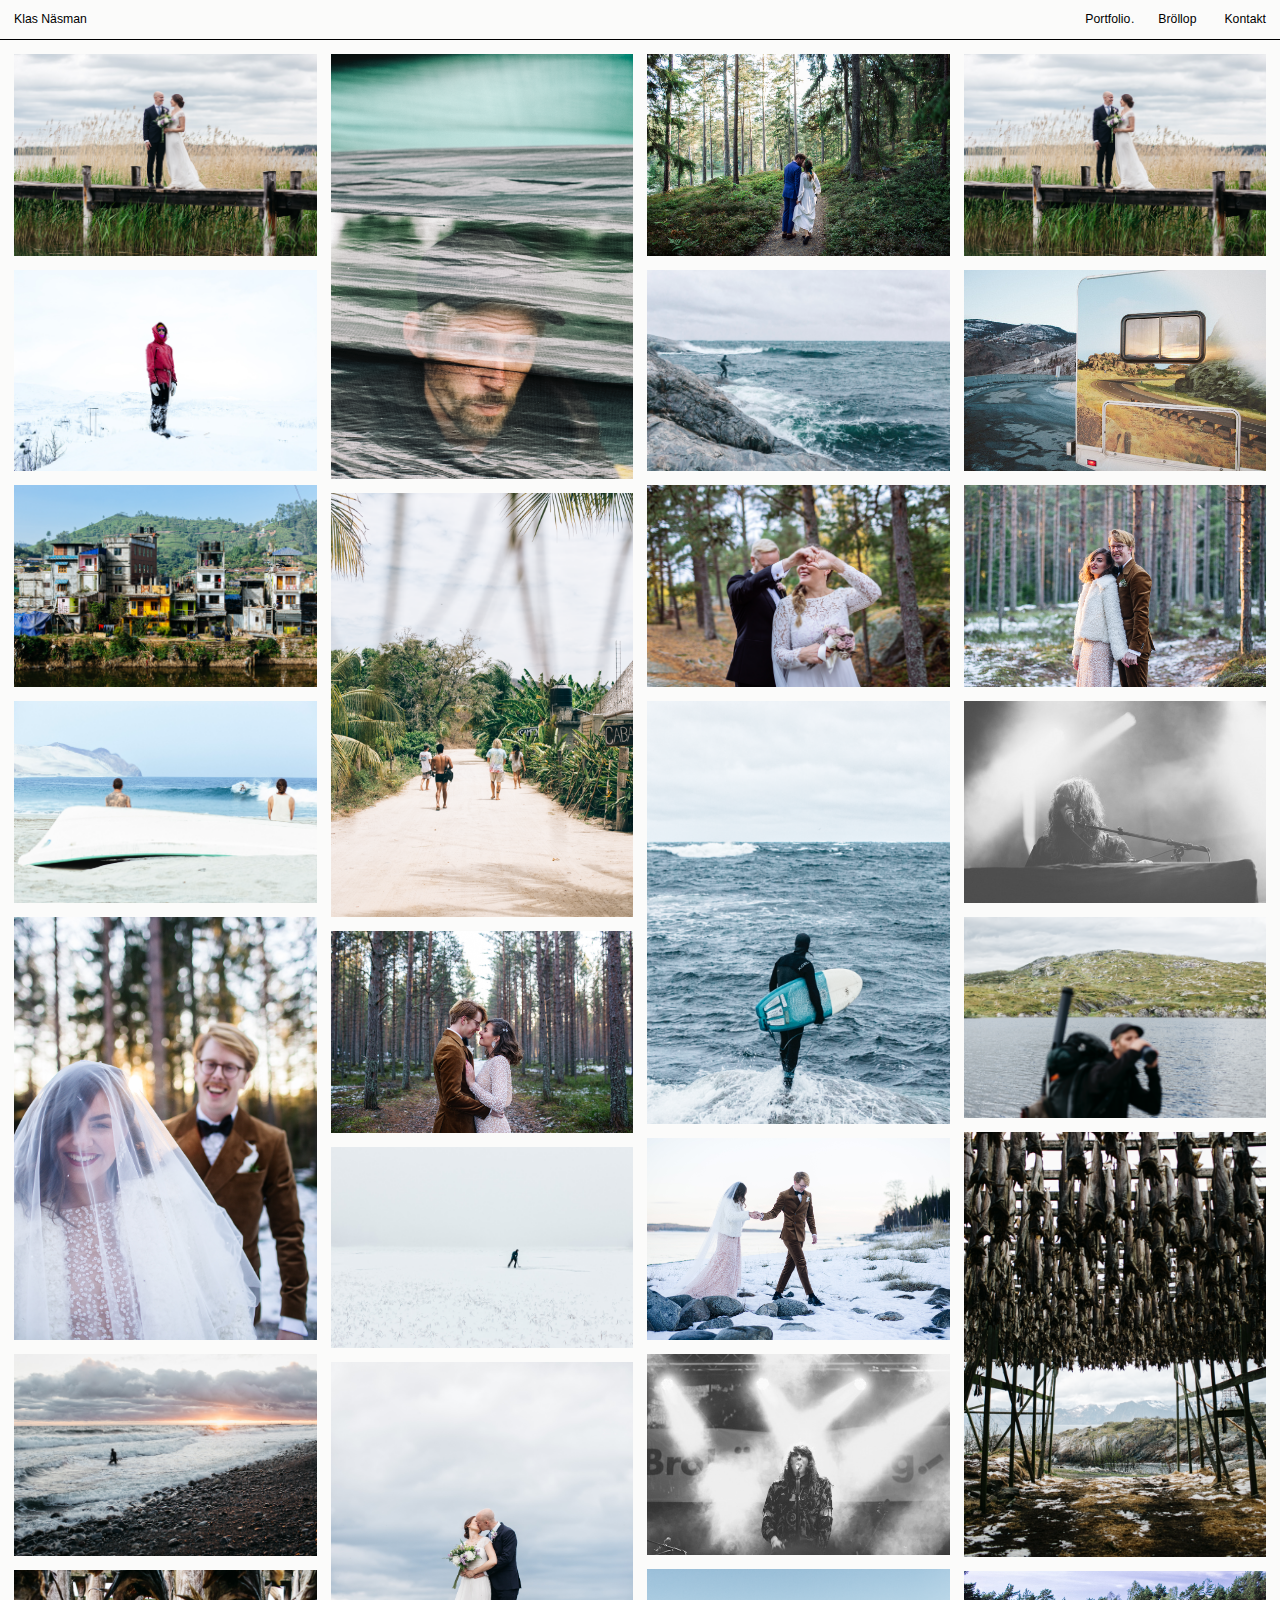
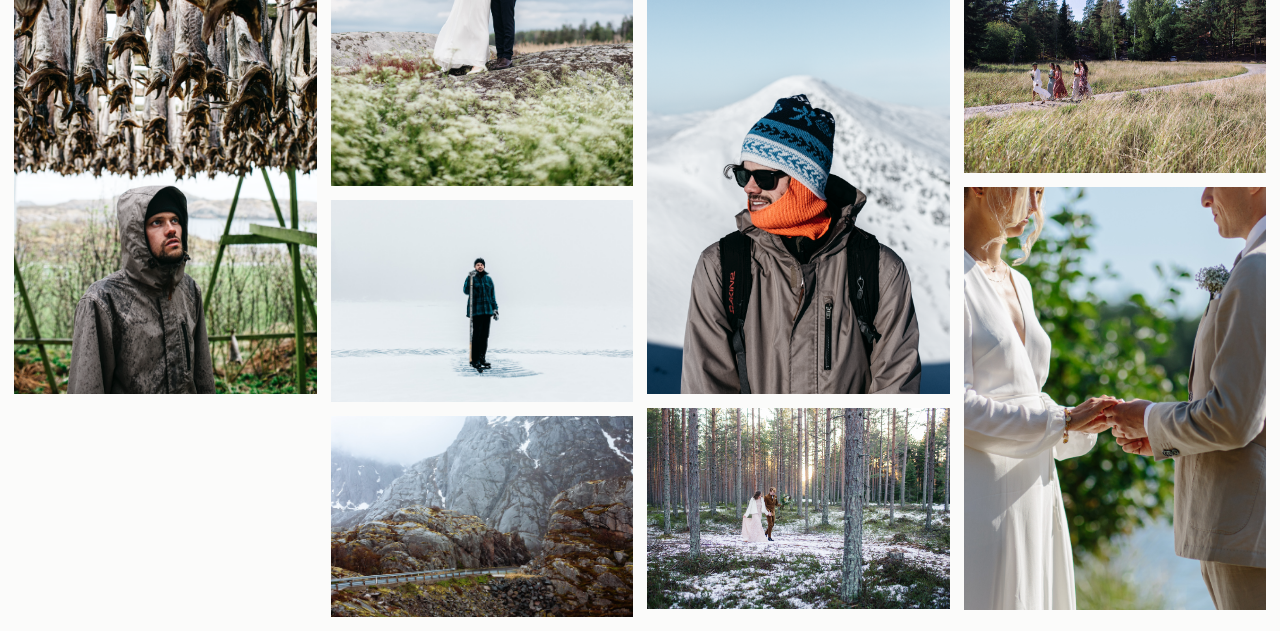
==== index.html @ d4769037 "root path" ====
<!DOCTYPE html>
<html lang="en">

<head>
  <meta charset="UTF-8">
  <meta http-equiv="X-UA-Compatible" content="IE=edge">
  <meta name="viewport" content="width=device-width, initial-scale=1.0">
  <title>Klas Näsman</title>
  <link rel='stylesheet' href='/css/style.css'>
  <link rel='stylesheet' href='/css/reset.css'>
  <link rel='stylesheet' href='/css/font.css'>
</head>

<body>

  <header>
    <nav>
      <h3><a href="/">Klas Näsman</a></h3>
      <ul>
        <li class="active"><a href="/">Portfolio</a></li>
        <li><a href="/wedding">Bröllop</a></li>
        <li><a href="/contact">Kontakt</a></li>
      </ul>
    </nav>
  </header>

  <div class="row">
    <div class="column">
      <img class="lazy-load" data-src="wedding/emma-jonas/img/thumb.jpg">
      <img class="lazy-load" data-src="/img/gudmar.1280.jpg">
      <img class="lazy-load" data-src="/img/indien.jpg">
      <img class="lazy-load" data-src="/img/mexiko.png">
      <img class="lazy-load" data-src="/img/lisaalex.jpg">
      <img class="lazy-load" data-src="/img/toro.1280.jpg">
      <img class="lazy-load" data-src="/img/anders3.1280.png">
    </div>

    <div class="column">
      <img class="lazy-load" data-src="/img/per2.1280.png">
      <img class="lazy-load" data-src="/img/mexiko2.png">
      <img class="lazy-load" data-src="/img/lisaalex2.jpg">
      <img class="lazy-load" data-src="/img/anders2.1280.jpg">
      <img class="lazy-load" data-src="/img/emmajonas.jpg">
      <img class="lazy-load" data-src="/img/anders.1280.jpg">
      <img class="lazy-load" data-src="/img/lofoten2.jpg">
    </div>

    <div class="column">
      <img class="lazy-load" data-src="wedding/anna-mathias/img/thumb.jpg">
      <img class="lazy-load" data-src="/img/smitingen.1280.png">
      <img class="lazy-load" data-src="/img/agnespeter.jpg">
      <img class="lazy-load" data-src="/img/smitingen2.1280.png">
      <img class="lazy-load" data-src="/img/lisaalex4.jpg">
      <img class="lazy-load" data-src="/img/sibille.jpg">
      <img class="lazy-load" data-src="/img/anders4.1280.png">
      <img class="lazy-load" data-src="/img/lisaalex3.jpg">
    </div>

    <div class="column">
      <img class="lazy-load" data-src="/img/emmajonas3.jpg">
      <img class="lazy-load" data-src="/img/husbil.jpeg">
      <img class="lazy-load" data-src="/img/lisaalex5.jpg">
      <img class="lazy-load" data-src="/img/sibille2.jpg">
      <img class="lazy-load" data-src="/img/per.1280.png">
      <img class="lazy-load" data-src="/img/lofoten.png">
      <img class="lazy-load" data-src="/img/annamathias.jpg">
      <img class="lazy-load" data-src="/img/lindatheo.jpg">
    </div>

  </div>
  <div id="mobile-menu-content">
    <div>
      <ul>
        <li><a href="/">Portfolio</a></li>
        <li><a href="/wedding/">Bröllop</a></li>
        <li><a href="/contact/">Kontakt</a></li>
      </ul>
    </div>
  </div>

  <script src="/js/main.js"></script>
</body>
---- css/style.css ----
:root {
  --color-body: #fbfbfa;

  --ff-body: 'Brown', 'Untitled Serif', 'Verdana', sans-serif;
  --ff-nav: "Apercu";
  --ff-heading: "Apercu";

  --fw-regular: 300;
  --fw-semi-bold: 400;
  --fw-bold: 500;

  --fs-300: 0.875rem;
  --fs-400: 1rem;
  --fs-500: 1.5rem;
  --fs-600: 2.5rem;

  --padding: 1rem;
  --padding-title: 0.2rem 0rem 0rem 0rem;
  --padding-contact: 1rem 1rem 0rem 1rem;


  --header-height: 40px;
  --mobile-menu-width: 3rem;

}

/* TEXT ETC */
* {
  font-family: var(--ff-body);
  font-weight: var(--fw-semi-bold);
  font-size: var(--fs-300);
}

body {
  background-color: var(--color-body);
}

a {
  color: black;
  text-decoration: none;
}

h1 {
  font-family: var(--ff-heading);
  font-size: var(--fs-500);
}

h2 {
  font-family: var(--ff-body);
  font-size: var(--fs-300);
  font-weight: var(--fw-regular);
}

.outline:hover {
  outline: 1px solid;
}

.lazy-load {
  opacity: 0;
  transition: 1s;
  transform: translateY(1%);
}

.lazy-load-active {
  opacity: 1;
  transform: translateY(0);
}

header {
  background-color: var(--color-body);
  position: sticky;
  width: 100%;
  top: 0;
  z-index: 3;
}

nav {
  display: flex;
  align-items: center;
  position: sticky;
  justify-content: space-between;
  padding: 0rem 1rem;
  height: var(--header-height);
  border-bottom: 1px solid;
  z-index: 2;
}

nav ul {
  display: flex;
  gap: 2rem;
  list-style: none;
}

nav h3 a,
nav ul li a {
  display: block;
  text-decoration: none;
  color: var(--light);
}

main {
  padding: 2rem;
  text-align: center;
}

@media screen and (min-width: 900px) {

  /* DOT IN MENU */
  ul li {
    display: inline-block;
    position: relative;
    cursor: pointer;
  }

  li:hover:before {
    content: ".";
    position: absolute;
    top: 0px;
    right: -4px;
  }

  li.active::before {
    content: ".";
    position: absolute;
    top: 0px;
    right: -4px;
  }
}

/*** Mobile Menu Button */

#mobile-menu {
  z-index: 3;
  cursor: pointer;
}

#mobile-menu span {
  position: absolute;
  width: 50%;
  height: 2px;
  left: 10%;
  top: 50%;
  background-color: black;
  transition: all 0.2s ease-in-out;
}

/* #mobile-menu span:first-of-type {
  top: 33%;
}

#mobile-menu span:last-of-type {
  top: 67%;
}

#mobile-menu.open span {
  opacity: 0;
}

#mobile-menu.open span:first-of-type,
#mobile-menu.open span:last-of-type {
  transform: rotate(45deg);
  opacity: 1;
  top: 50%;
}

#mobile-menu.open span:last-of-type {
  transform: rotate(-45deg);
} */

/** Mobile Menu Content */

#mobile-menu-content {
  width: 100%;
  height: calc(100vh - var(--header-height));
  background: var(--purple);
  position: fixed;
  top: -100vh;
  left: 0;
  z-index: 1;
  display: flex;
  align-items: flex-start;
  transition: top 0.4s ease-in-out;
}

#mobile-menu-content.open {
  top: var(--header-height);
}

#mobile-menu-content>div {
  width: 100%;
  height: calc(100vh - var(--header-height));
  display: flex;
  background-color: var(--color-body);
  flex-wrap: wrap;
  align-items: center;
}

#mobile-menu-content>div>ul {
  width: fit-content;
}

#mobile-menu-content ul li {
  display: flex;
  justify-content: center;
  flex-direction: column;
  align-items: flex-start;
}

#mobile-menu-content ul li a {
  padding: 1rem;
  font-size: var(--fs-600);
  text-decoration: none;
}

/** - Tablet Landscape und Large UI Scales */

@media (max-width: 900px) {
  header nav ul {
    display: none;
  }
}

/* ROW & COLUMNS */
.title {
  font-family: var(--ff-body);
  font-size: var(--fs-300);
  text-align: left;
}

.row {
  display: flex;
  flex-wrap: wrap;
  gap: 1rem;
  padding: var(--padding);
}

.column {
  display: flex;
  flex: 24%;
  flex-direction: column;
  gap: 1rem;
}

.column-wedding {
  display: flex;
  flex: 32%;
  flex-direction: column;
  gap: 1rem;
}

.column-couple {
  display: flex;
  flex-direction: row;
  row-gap: 1rem;
  max-width: 860px;
  margin: 0 auto;
  flex-wrap: wrap;
  justify-content: space-between;
}

/* IMAGE CLASSES IN WEDDING -> COUPLES */

img.two {
  width: calc(50% - 0.5rem);
}

img.three {
  width: calc(33.3% - 0.5rem);
}

/* TEXT IN WEDDING -> COUPLES */
.couple {
  display: flex;
  flex-direction: column;
  justify-content: center;
  padding-top: 1rem;
  text-align: center;
  position: sticky;
  top: -4px;
  margin: 0 auto;
  width: 300px;
  z-index: 3;
  transition: opacity 0.3s ease-out;
}

.couple.hide {
  opacity: 0;
}

.caption {
  display: flex;
  justify-content: center;
  text-align: center;
  margin-inline: 1rem;
}

/* CONTACT PAGE */
.image-contact {
  max-width: 180px;
}

.contact {
  display: flex;
  flex-direction: row-reverse;
  justify-content: space-between;
  padding: var(--padding);
}

/* IMAGES MEDIA Q. */
@media screen and (max-width: 900px) {
  .column-wedding {
    flex: 100%
  }
}

@media screen and (max-width: 900px) {
  .column {
    flex: 48%
  }

  .contact {
    flex-direction: column-reverse;
    flex-wrap: wrap;
    row-gap: 1rem;
  }
}

@media screen and (max-width: 576px) {
  .column {
    flex: 100%
  }
}
---- css/font.css ----
@font-face {
    font-family: 'Untitled Serif';
    src: url('https://files.cargocollective.com/c169834/UntitledSerif-Regular.eot');
    src: url('https://files.cargocollective.com/c169834/UntitledSerif-Regular.eot?#iefix') format('embedded-opentype'),
        url('https://files.cargocollective.com/c169834/UntitledSerif-Regular.woff2') format('woff2'),
        url('https://files.cargocollective.com/c169834/UntitledSerif-Regular.woff') format('woff'),
        url('https://files.cargocollective.com/c169834/UntitledSerif-Regular.ttf') format('truetype'),
        url('https://files.cargocollective.com/c169834/UntitledSerif-Regular.svg#UntitledSerif-Regular') format('svg');
    font-weight: normal;
    font-style: normal;
    font-display: swap;
}

@font-face {
  font-family: 'Brown';
  src: url('https://files.cargocollective.com/c169834/Brown-Regular.eot');
  src: url('https://files.cargocollective.com/c169834/Brown-Regular.eot?#iefix') format('embedded-opentype'),
    url('https://files.cargocollective.com/c169834/Brown-Regular.woff2') format('woff2'),
    url('https://files.cargocollective.com/c169834/Brown-Regular.woff') format('woff'),
    url('https://files.cargocollective.com/c169834/Brown-Regular.ttf') format('truetype'),
    url('https://files.cargocollective.com/c169834/Brown-Regular.svg#Brown-Regular') format('svg');
  font-weight: 400;
  font-style: normal;
  font-display: swap;
}
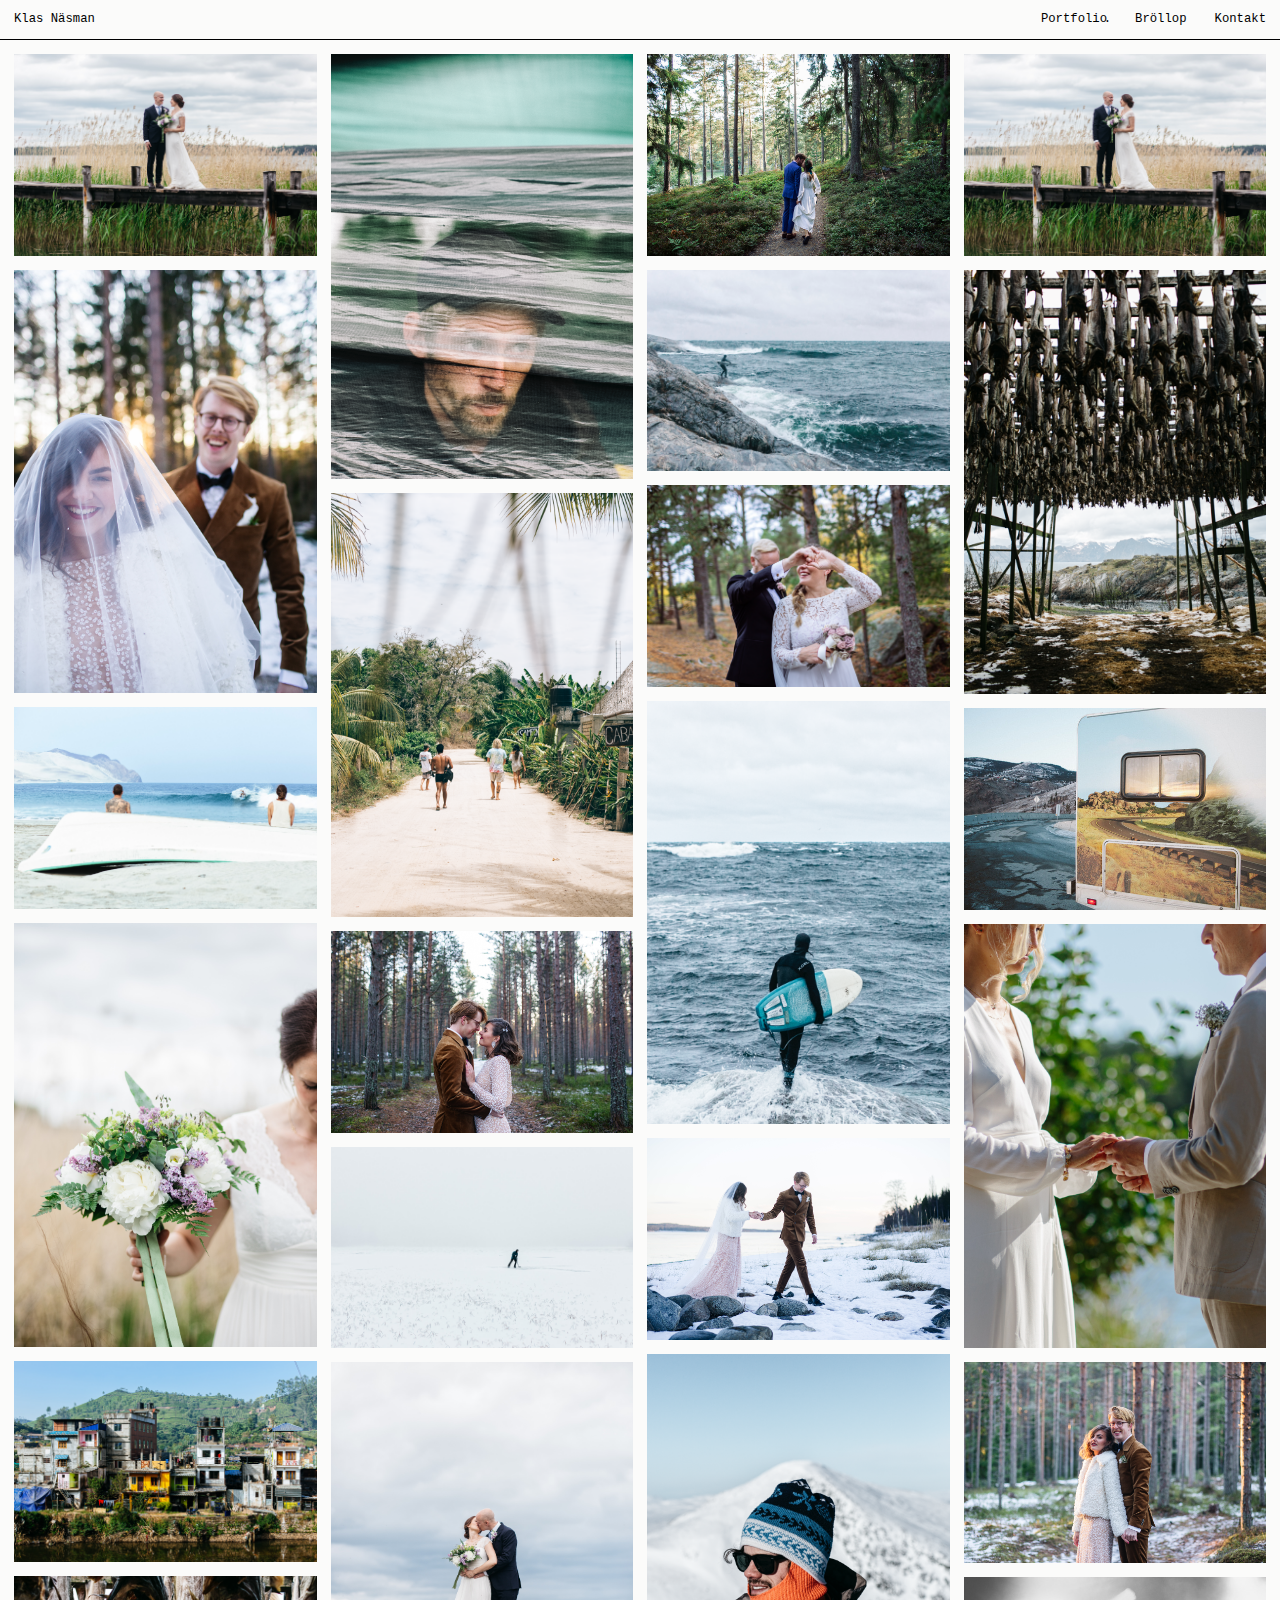
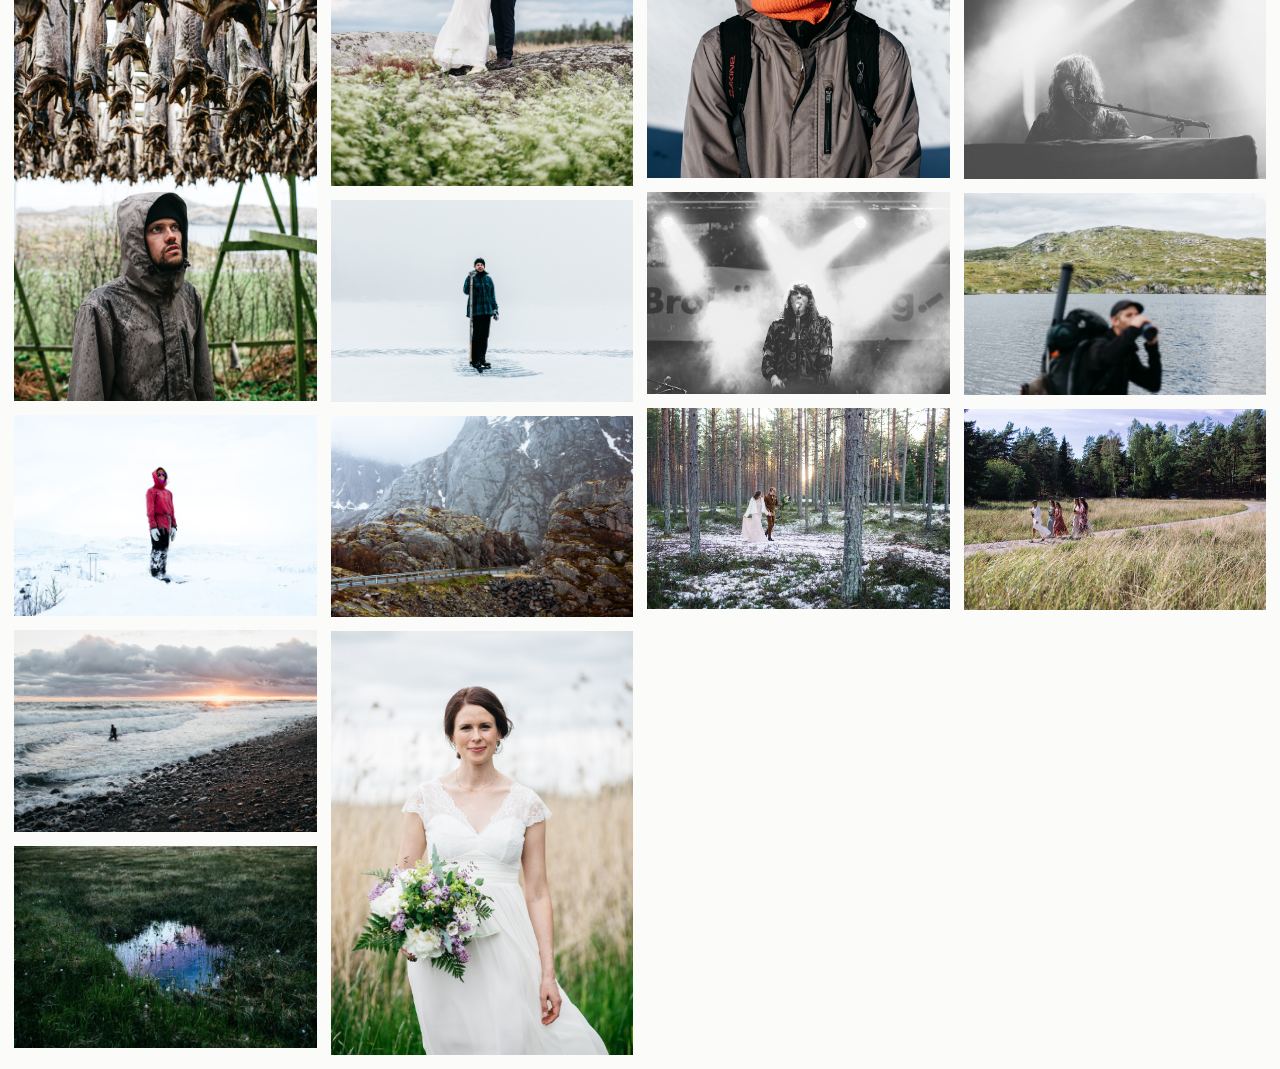
==== commit 8db85aca: "index" ====
--- a/index.html
+++ b/index.html
@@ -27,12 +27,14 @@
   <div class="row">
     <div class="column">
       <img class="lazy-load" data-src="wedding/emma-jonas/img/thumb.jpg">
+      <img class="lazy-load" data-src="/img/lisaalex.jpg">
+      <img class="lazy-load" data-src="/img/mexiko.png">
+      <img class="lazy-load" data-src="/img/emmajonas4.jpg">
+      <img class="lazy-load" data-src="/img/indien.jpg">
+      <img class="lazy-load" data-src="/img/anders3.1280.png">
       <img class="lazy-load" data-src="/img/gudmar.1280.jpg">
-      <img class="lazy-load" data-src="/img/indien.jpg">
-      <img class="lazy-load" data-src="/img/mexiko.png">
-      <img class="lazy-load" data-src="/img/lisaalex.jpg">
       <img class="lazy-load" data-src="/img/toro.1280.jpg">
-      <img class="lazy-load" data-src="/img/anders3.1280.png">
+      <img class="lazy-load" data-src="/img/are.jpeg">
     </div>
 
     <div class="column">
@@ -43,6 +45,7 @@
       <img class="lazy-load" data-src="/img/emmajonas.jpg">
       <img class="lazy-load" data-src="/img/anders.1280.jpg">
       <img class="lazy-load" data-src="/img/lofoten2.jpg">
+      <img class="lazy-load" data-src="/img/emmajonas2.jpg">
     </div>
 
     <div class="column">
@@ -51,20 +54,20 @@
       <img class="lazy-load" data-src="/img/agnespeter.jpg">
       <img class="lazy-load" data-src="/img/smitingen2.1280.png">
       <img class="lazy-load" data-src="/img/lisaalex4.jpg">
+      <img class="lazy-load" data-src="/img/anders4.1280.png">
       <img class="lazy-load" data-src="/img/sibille.jpg">
-      <img class="lazy-load" data-src="/img/anders4.1280.png">
       <img class="lazy-load" data-src="/img/lisaalex3.jpg">
     </div>
 
     <div class="column">
       <img class="lazy-load" data-src="/img/emmajonas3.jpg">
+      <img class="lazy-load" data-src="/img/lofoten.png">
       <img class="lazy-load" data-src="/img/husbil.jpeg">
+      <img class="lazy-load" data-src="/img/lindatheo.jpg">
       <img class="lazy-load" data-src="/img/lisaalex5.jpg">
       <img class="lazy-load" data-src="/img/sibille2.jpg">
       <img class="lazy-load" data-src="/img/per.1280.png">
-      <img class="lazy-load" data-src="/img/lofoten.png">
       <img class="lazy-load" data-src="/img/annamathias.jpg">
-      <img class="lazy-load" data-src="/img/lindatheo.jpg">
     </div>
 
   </div>
--- a/css/style.css
+++ b/css/style.css
@@ -1,8 +1,7 @@
 :root {
   --color-body: #fbfbfa;
 
-  --ff-body: 'Brown', 'Untitled Serif', 'Verdana', sans-serif;
-  --ff-nav: "Apercu";
+  --ff-body: 'Domaine Sans Text', 'Untitled Serif', 'Inconsolata', 'Courier New', serif;
   --ff-heading: "Apercu";
 
   --fw-regular: 300;
@@ -13,6 +12,11 @@
   --fs-400: 1rem;
   --fs-500: 1.5rem;
   --fs-600: 2.5rem;
+
+  --spacer-xs: 0.25rem;
+  --spacer-s: 0.5rem;
+  --spacer-m: 1rem;
+  --spacer-l: 2rem;
 
   --padding: 1rem;
   --padding-title: 0.2rem 0rem 0rem 0rem;
@@ -47,12 +51,7 @@
 
 h2 {
   font-family: var(--ff-body);
-  font-size: var(--fs-300);
   font-weight: var(--fw-regular);
-}
-
-.outline:hover {
-  outline: 1px solid;
 }
 
 .lazy-load {
@@ -127,7 +126,7 @@
   }
 }
 
-/*** Mobile Menu Button */
+/* MOBILE MENU */
 
 #mobile-menu {
   z-index: 3;
@@ -144,35 +143,9 @@
   transition: all 0.2s ease-in-out;
 }
 
-/* #mobile-menu span:first-of-type {
-  top: 33%;
-}
-
-#mobile-menu span:last-of-type {
-  top: 67%;
-}
-
-#mobile-menu.open span {
-  opacity: 0;
-}
-
-#mobile-menu.open span:first-of-type,
-#mobile-menu.open span:last-of-type {
-  transform: rotate(45deg);
-  opacity: 1;
-  top: 50%;
-}
-
-#mobile-menu.open span:last-of-type {
-  transform: rotate(-45deg);
-} */
-
-/** Mobile Menu Content */
-
 #mobile-menu-content {
   width: 100%;
-  height: calc(100vh - var(--header-height));
-  background: var(--purple);
+  height: calc(100svh - var(--header-height));
   position: fixed;
   top: -100vh;
   left: 0;
@@ -212,8 +185,6 @@
   text-decoration: none;
 }
 
-/** - Tablet Landscape und Large UI Scales */
-
 @media (max-width: 900px) {
   header nav ul {
     display: none;
@@ -222,15 +193,18 @@
 
 /* ROW & COLUMNS */
 .title {
+  display: flex;
+  justify-content: space-between;
   font-family: var(--ff-body);
   font-size: var(--fs-300);
+  margin-top: var(--spacer-xs);
   text-align: left;
 }
 
 .row {
   display: flex;
   flex-wrap: wrap;
-  gap: 1rem;
+  gap: var(--spacer-m);
   padding: var(--padding);
 }
 
@@ -241,11 +215,29 @@
   gap: 1rem;
 }
 
+@media screen and (max-width: 900px) {
+  .column {
+    flex: calc(50% - 1rem);
+  }
+}
+
 .column-wedding {
   display: flex;
   flex: 32%;
   flex-direction: column;
   gap: 1rem;
+  transition: all 0.3s;
+}
+
+@media screen and (max-width: 900px) {
+  .column-wedding {
+    flex: 100%
+  }
+}
+
+.column-wedding img:hover {
+  filter: grayscale(1);
+  transition: all 0.4s;
 }
 
 .column-couple {
@@ -259,7 +251,6 @@
 }
 
 /* IMAGE CLASSES IN WEDDING -> COUPLES */
-
 img.two {
   width: calc(50% - 0.5rem);
 }
@@ -306,27 +297,10 @@
   padding: var(--padding);
 }
 
-/* IMAGES MEDIA Q. */
 @media screen and (max-width: 900px) {
-  .column-wedding {
-    flex: 100%
-  }
-}
-
-@media screen and (max-width: 900px) {
-  .column {
-    flex: 48%
-  }
-
   .contact {
     flex-direction: column-reverse;
     flex-wrap: wrap;
     row-gap: 1rem;
   }
-}
-
-@media screen and (max-width: 576px) {
-  .column {
-    flex: 100%
-  }
 }--- a/css/font.css
+++ b/css/font.css
@@ -1,14 +1,14 @@
 @font-face {
-    font-family: 'Untitled Serif';
-    src: url('https://files.cargocollective.com/c169834/UntitledSerif-Regular.eot');
-    src: url('https://files.cargocollective.com/c169834/UntitledSerif-Regular.eot?#iefix') format('embedded-opentype'),
-        url('https://files.cargocollective.com/c169834/UntitledSerif-Regular.woff2') format('woff2'),
-        url('https://files.cargocollective.com/c169834/UntitledSerif-Regular.woff') format('woff'),
-        url('https://files.cargocollective.com/c169834/UntitledSerif-Regular.ttf') format('truetype'),
-        url('https://files.cargocollective.com/c169834/UntitledSerif-Regular.svg#UntitledSerif-Regular') format('svg');
-    font-weight: normal;
-    font-style: normal;
-    font-display: swap;
+  font-family: 'Untitled Serif';
+  src: url('https://files.cargocollective.com/c169834/UntitledSerif-Regular.eot');
+  src: url('https://files.cargocollective.com/c169834/UntitledSerif-Regular.eot?#iefix') format('embedded-opentype'),
+    url('https://files.cargocollective.com/c169834/UntitledSerif-Regular.woff2') format('woff2'),
+    url('https://files.cargocollective.com/c169834/UntitledSerif-Regular.woff') format('woff'),
+    url('https://files.cargocollective.com/c169834/UntitledSerif-Regular.ttf') format('truetype'),
+    url('https://files.cargocollective.com/c169834/UntitledSerif-Regular.svg#UntitledSerif-Regular') format('svg');
+  font-weight: normal;
+  font-style: normal;
+  font-display: swap;
 }
 
 @font-face {
@@ -23,3 +23,16 @@
   font-style: normal;
   font-display: swap;
 }
+
+@font-face {
+  font-family: 'Domaine Sans Text';
+  src: url('https://files.cargocollective.com/c169834/DomaineSansText-Light.eot');
+  src: url('https://files.cargocollective.com/c169834/DomaineSansText-Light.eot?#iefix') format('embedded-opentype'),
+    url('https://files.cargocollective.com/c169834/DomaineSansText-Light.woff2') format('woff2'),
+    url('https://files.cargocollective.com/c169834/DomaineSansText-Light.woff') format('woff'),
+    url('https://files.cargocollective.com/c169834/DomaineSansText-Light.ttf') format('truetype'),
+    url('https://files.cargocollective.com/c169834/DomaineSansText-Light.svg#DomaineSansText-Light') format('svg');
+  font-weight: 400;
+  font-style: normal;
+  font-display: swap;
+}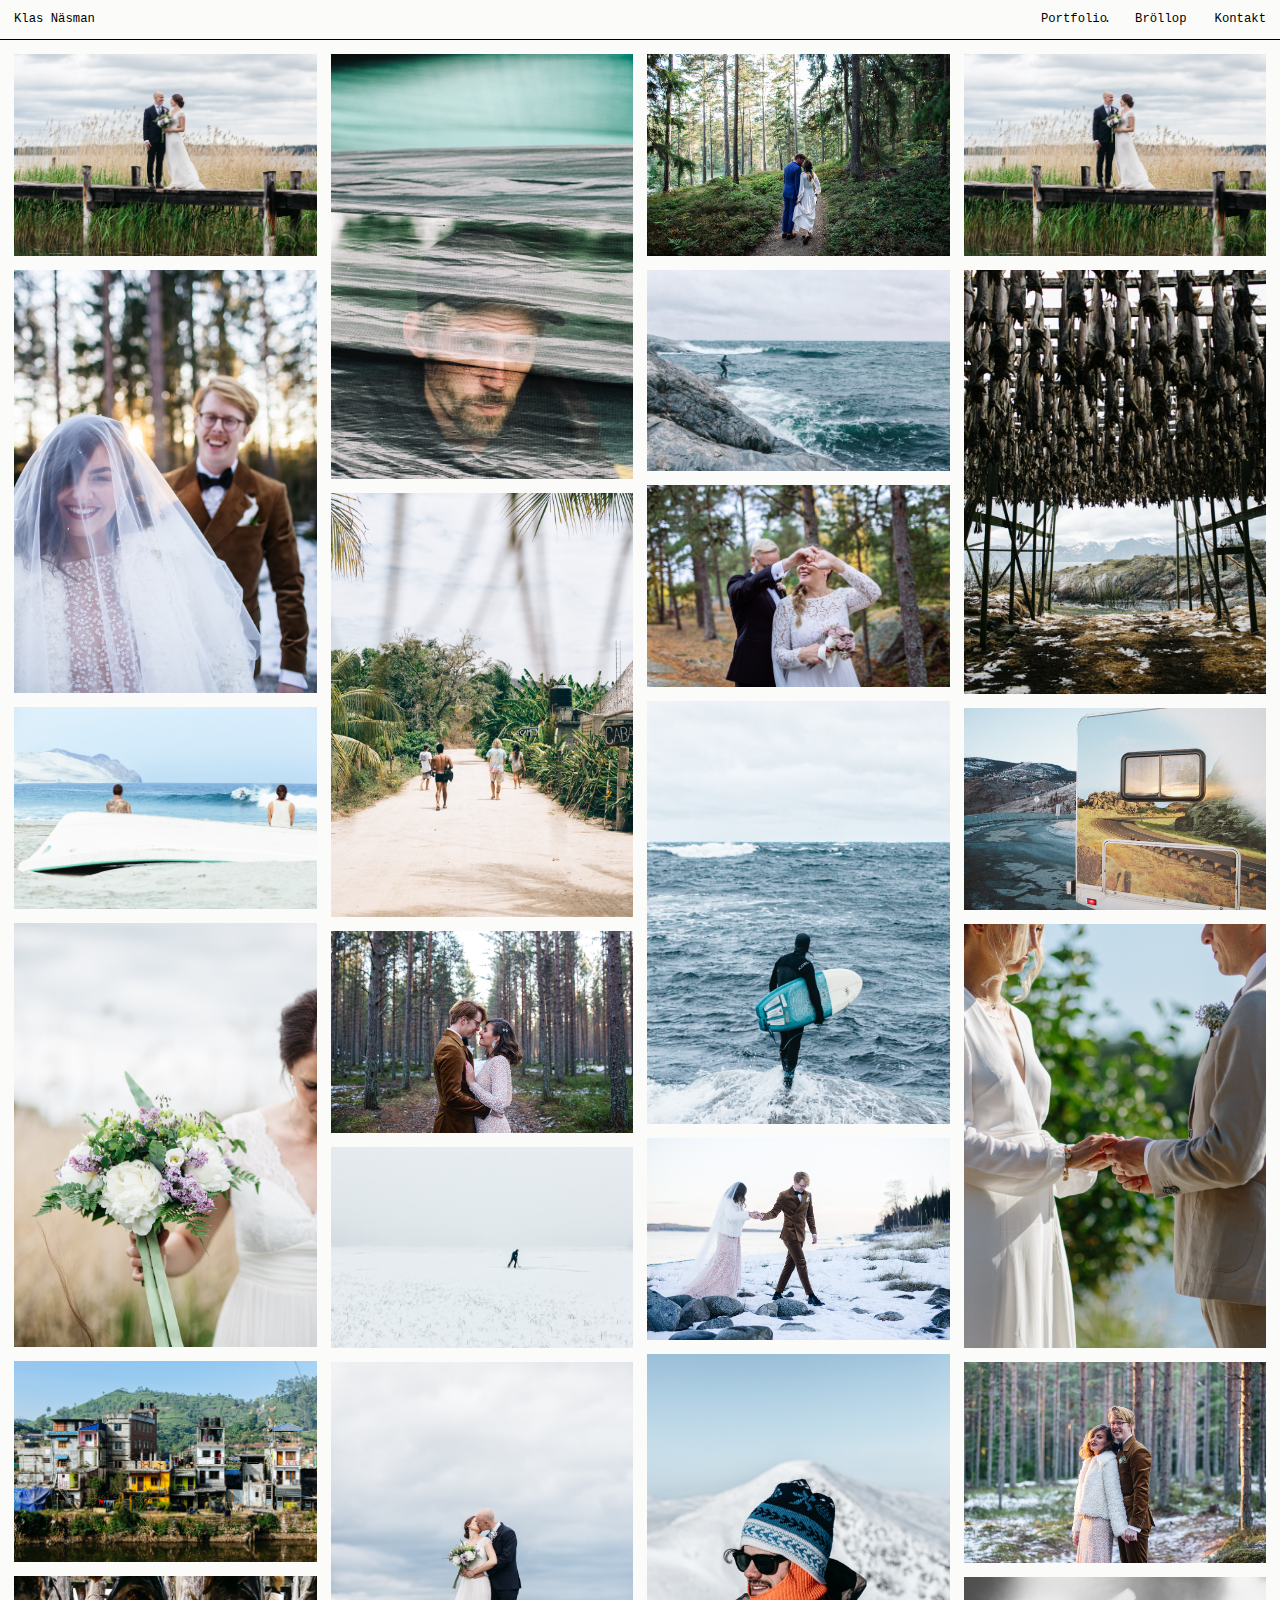
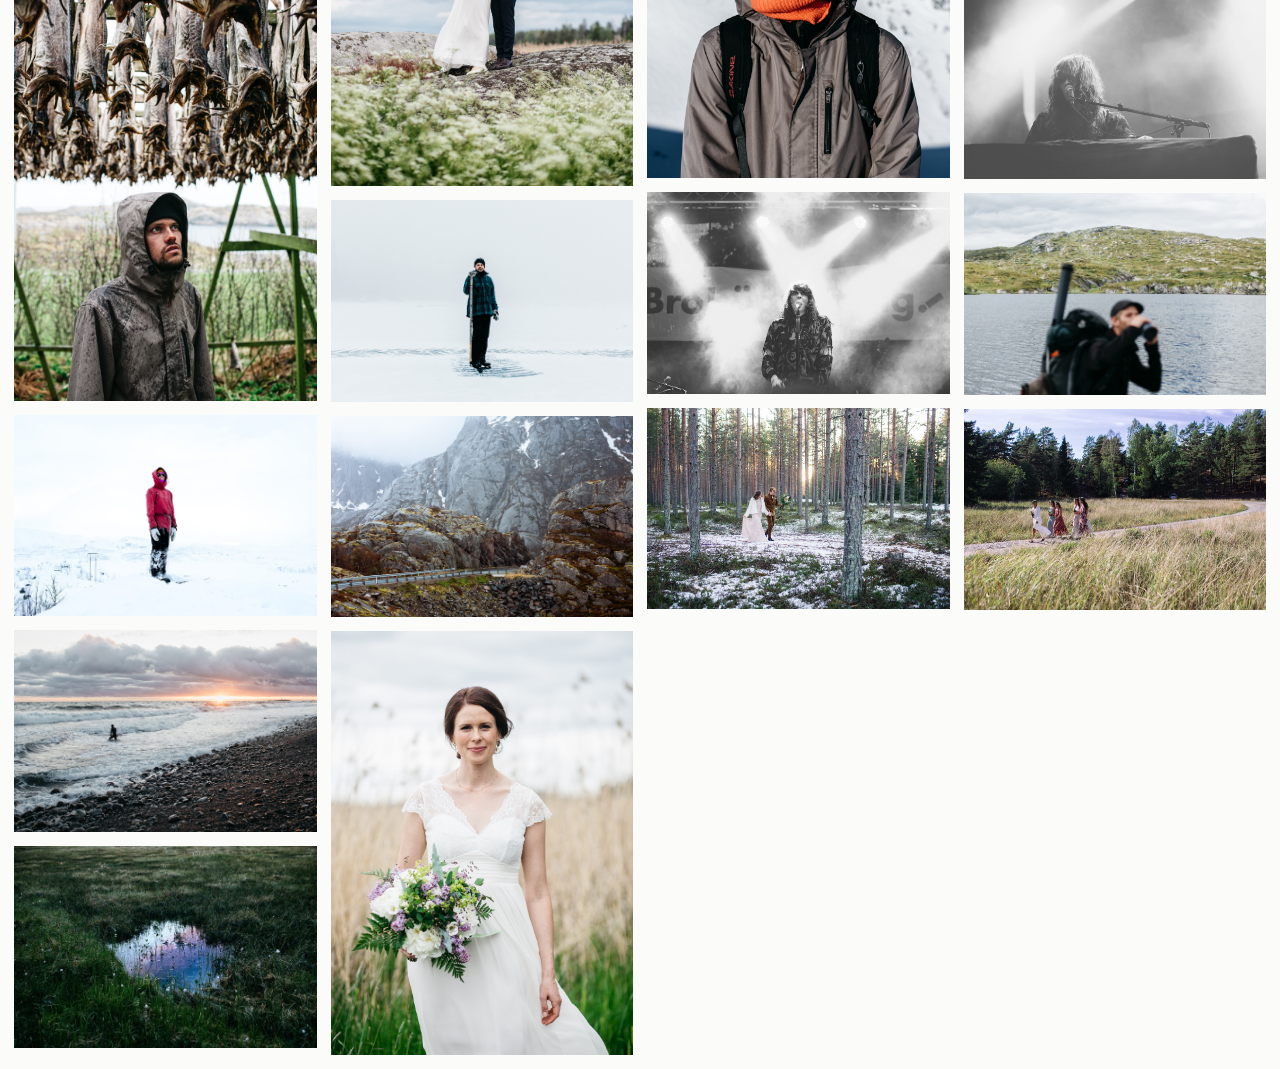
==== commit 05a9f9ae: "new hamb menu" ====
--- a/index.html
+++ b/index.html
@@ -13,72 +13,72 @@
 
 <body>
 
-  <header>
-    <nav>
+  <header class="header">
+    <nav class="header__nav">
       <h3><a href="/">Klas Näsman</a></h3>
-      <ul>
+      <ul class="header__ul">
         <li class="active"><a href="/">Portfolio</a></li>
         <li><a href="/wedding">Bröllop</a></li>
         <li><a href="/contact">Kontakt</a></li>
       </ul>
+      <button id='header__button'>Menu</button>
     </nav>
   </header>
+  <main class='page__transition'>
+    <div class="row">
+      <div class="column">
+        <img class="lazy-load" data-src="wedding/emma-jonas/img/thumb.jpg">
+        <img class="lazy-load" data-src="/img/lisaalex.jpg">
+        <img class="lazy-load" data-src="/img/mexiko.png">
+        <img class="lazy-load" data-src="/img/emmajonas4.jpg">
+        <img class="lazy-load" data-src="/img/indien.jpg">
+        <img class="lazy-load" data-src="/img/anders3.1280.png">
+        <img class="lazy-load" data-src="/img/gudmar.1280.jpg">
+        <img class="lazy-load" data-src="/img/toro.1280.jpg">
+        <img class="lazy-load" data-src="/img/are.jpeg">
+      </div>
 
-  <div class="row">
-    <div class="column">
-      <img class="lazy-load" data-src="wedding/emma-jonas/img/thumb.jpg">
-      <img class="lazy-load" data-src="/img/lisaalex.jpg">
-      <img class="lazy-load" data-src="/img/mexiko.png">
-      <img class="lazy-load" data-src="/img/emmajonas4.jpg">
-      <img class="lazy-load" data-src="/img/indien.jpg">
-      <img class="lazy-load" data-src="/img/anders3.1280.png">
-      <img class="lazy-load" data-src="/img/gudmar.1280.jpg">
-      <img class="lazy-load" data-src="/img/toro.1280.jpg">
-      <img class="lazy-load" data-src="/img/are.jpeg">
-    </div>
+      <div class="column">
+        <img class="lazy-load" data-src="/img/per2.1280.png">
+        <img class="lazy-load" data-src="/img/mexiko2.png">
+        <img class="lazy-load" data-src="/img/lisaalex2.jpg">
+        <img class="lazy-load" data-src="/img/anders2.1280.jpg">
+        <img class="lazy-load" data-src="/img/emmajonas.jpg">
+        <img class="lazy-load" data-src="/img/anders.1280.jpg">
+        <img class="lazy-load" data-src="/img/lofoten2.jpg">
+        <img class="lazy-load" data-src="/img/emmajonas2.jpg">
+      </div>
 
-    <div class="column">
-      <img class="lazy-load" data-src="/img/per2.1280.png">
-      <img class="lazy-load" data-src="/img/mexiko2.png">
-      <img class="lazy-load" data-src="/img/lisaalex2.jpg">
-      <img class="lazy-load" data-src="/img/anders2.1280.jpg">
-      <img class="lazy-load" data-src="/img/emmajonas.jpg">
-      <img class="lazy-load" data-src="/img/anders.1280.jpg">
-      <img class="lazy-load" data-src="/img/lofoten2.jpg">
-      <img class="lazy-load" data-src="/img/emmajonas2.jpg">
-    </div>
+      <div class="column">
+        <img class="lazy-load" data-src="wedding/anna-mathias/img/thumb.jpg">
+        <img class="lazy-load" data-src="/img/smitingen.1280.png">
+        <img class="lazy-load" data-src="/img/agnespeter.jpg">
+        <img class="lazy-load" data-src="/img/smitingen2.1280.png">
+        <img class="lazy-load" data-src="/img/lisaalex4.jpg">
+        <img class="lazy-load" data-src="/img/anders4.1280.png">
+        <img class="lazy-load" data-src="/img/sibille.jpg">
+        <img class="lazy-load" data-src="/img/lisaalex3.jpg">
+      </div>
 
-    <div class="column">
-      <img class="lazy-load" data-src="wedding/anna-mathias/img/thumb.jpg">
-      <img class="lazy-load" data-src="/img/smitingen.1280.png">
-      <img class="lazy-load" data-src="/img/agnespeter.jpg">
-      <img class="lazy-load" data-src="/img/smitingen2.1280.png">
-      <img class="lazy-load" data-src="/img/lisaalex4.jpg">
-      <img class="lazy-load" data-src="/img/anders4.1280.png">
-      <img class="lazy-load" data-src="/img/sibille.jpg">
-      <img class="lazy-load" data-src="/img/lisaalex3.jpg">
-    </div>
+      <div class="column">
+        <img class="lazy-load" data-src="/img/emmajonas3.jpg">
+        <img class="lazy-load" data-src="/img/lofoten.png">
+        <img class="lazy-load" data-src="/img/husbil.jpeg">
+        <img class="lazy-load" data-src="/img/lindatheo.jpg">
+        <img class="lazy-load" data-src="/img/lisaalex5.jpg">
+        <img class="lazy-load" data-src="/img/sibille2.jpg">
+        <img class="lazy-load" data-src="/img/per.1280.png">
+        <img class="lazy-load" data-src="/img/annamathias.jpg">
+      </div>
+  </main>
+  </div>
 
-    <div class="column">
-      <img class="lazy-load" data-src="/img/emmajonas3.jpg">
-      <img class="lazy-load" data-src="/img/lofoten.png">
-      <img class="lazy-load" data-src="/img/husbil.jpeg">
-      <img class="lazy-load" data-src="/img/lindatheo.jpg">
-      <img class="lazy-load" data-src="/img/lisaalex5.jpg">
-      <img class="lazy-load" data-src="/img/sibille2.jpg">
-      <img class="lazy-load" data-src="/img/per.1280.png">
-      <img class="lazy-load" data-src="/img/annamathias.jpg">
-    </div>
-
-  </div>
-  <div id="mobile-menu-content">
-    <div>
-      <ul>
-        <li><a href="/">Portfolio</a></li>
-        <li><a href="/wedding/">Bröllop</a></li>
-        <li><a href="/contact/">Kontakt</a></li>
-      </ul>
-    </div>
+  <div id='mobile__menu'>
+    <ul class='mobile__ul'>
+      <li><a href="/">Portfolio</a></li>
+      <li><a href="/wedding/">Bröllop</a></li>
+      <li><a href="/contact/">Kontakt</a></li>
+    </ul>
   </div>
 
   <script src="/js/main.js"></script>
--- a/css/style.css
+++ b/css/style.css
@@ -8,10 +8,10 @@
   --fw-semi-bold: 400;
   --fw-bold: 500;
 
-  --fs-300: 0.875rem;
-  --fs-400: 1rem;
-  --fs-500: 1.5rem;
-  --fs-600: 2.5rem;
+  --fs-xs: 0.75rem;
+  --fs-s: 0.875rem;
+  --fs-m: 1.25rem;
+  --fs-l: 1.5rem;
 
   --spacer-xs: 0.25rem;
   --spacer-s: 0.5rem;
@@ -32,7 +32,7 @@
 * {
   font-family: var(--ff-body);
   font-weight: var(--fw-semi-bold);
-  font-size: var(--fs-300);
+  font-size: var(--fs-s);
 }
 
 body {
@@ -46,7 +46,7 @@
 
 h1 {
   font-family: var(--ff-heading);
-  font-size: var(--fs-500);
+  font-size: var(--fs-m);
 }
 
 h2 {
@@ -63,6 +63,22 @@
 .lazy-load-active {
   opacity: 1;
   transform: translateY(0);
+}
+
+.page__transition {
+  opacity: 0;
+}
+
+button {
+  background-color: transparent;
+  border-width: 0;
+  cursor: pointer;
+  font-family: inherit;
+  font-size: inherit;
+  font-style: inherit;
+  font-weight: inherit;
+  line-height: inherit;
+  padding: 0;
 }
 
 header {
@@ -73,6 +89,12 @@
   z-index: 3;
 }
 
+@media (max-width: 950px) {
+  .header__ul {
+    display: none;
+  }
+}
+
 nav {
   display: flex;
   align-items: center;
@@ -94,17 +116,10 @@
 nav ul li a {
   display: block;
   text-decoration: none;
-  color: var(--light);
-}
-
-main {
-  padding: 2rem;
-  text-align: center;
-}
-
+}
+
+/* DOT IN MENU */
 @media screen and (min-width: 900px) {
-
-  /* DOT IN MENU */
   ul li {
     display: inline-block;
     position: relative;
@@ -127,67 +142,43 @@
 }
 
 /* MOBILE MENU */
-
-#mobile-menu {
-  z-index: 3;
-  cursor: pointer;
-}
-
-#mobile-menu span {
-  position: absolute;
-  width: 50%;
-  height: 2px;
-  left: 10%;
-  top: 50%;
-  background-color: black;
-  transition: all 0.2s ease-in-out;
-}
-
-#mobile-menu-content {
+#mobile__menu {
+  display: flex;
+  position: fixed;
+  align-items: center;
+  justify-content: center;
   width: 100%;
-  height: calc(100svh - var(--header-height));
-  position: fixed;
+  height: 100vh;
   top: -100vh;
-  left: 0;
-  z-index: 1;
-  display: flex;
-  align-items: flex-start;
-  transition: top 0.4s ease-in-out;
-}
-
-#mobile-menu-content.open {
-  top: var(--header-height);
-}
-
-#mobile-menu-content>div {
-  width: 100%;
-  height: calc(100vh - var(--header-height));
-  display: flex;
-  background-color: var(--color-body);
-  flex-wrap: wrap;
+  background-color: rgb(241, 241, 240, 0.3);
+  backdrop-filter: blur(5px);
+  -webkit-backdrop-filter: blur(5px);
+  transition: all 0.4s ease-in-out;
+  z-index: 0;
+}
+
+#mobile__menu.open {
+  top: 0%;
+}
+
+#mobile__menu>ul {
+  display: flex;
   align-items: center;
-}
-
-#mobile-menu-content>div>ul {
-  width: fit-content;
-}
-
-#mobile-menu-content ul li {
-  display: flex;
-  justify-content: center;
-  flex-direction: column;
-  align-items: flex-start;
-}
-
-#mobile-menu-content ul li a {
-  padding: 1rem;
-  font-size: var(--fs-600);
-  text-decoration: none;
-}
-
-@media (max-width: 900px) {
-  header nav ul {
-    display: none;
+  flex-direction: column;
+  row-gap: 2rem;
+}
+
+#mobile__menu ul li a {
+  font-size: var(--fs-l);
+}
+
+#header__button {
+  display: none;
+}
+
+@media (max-width: 950px) {
+  #header__button {
+    display: block;
   }
 }
 
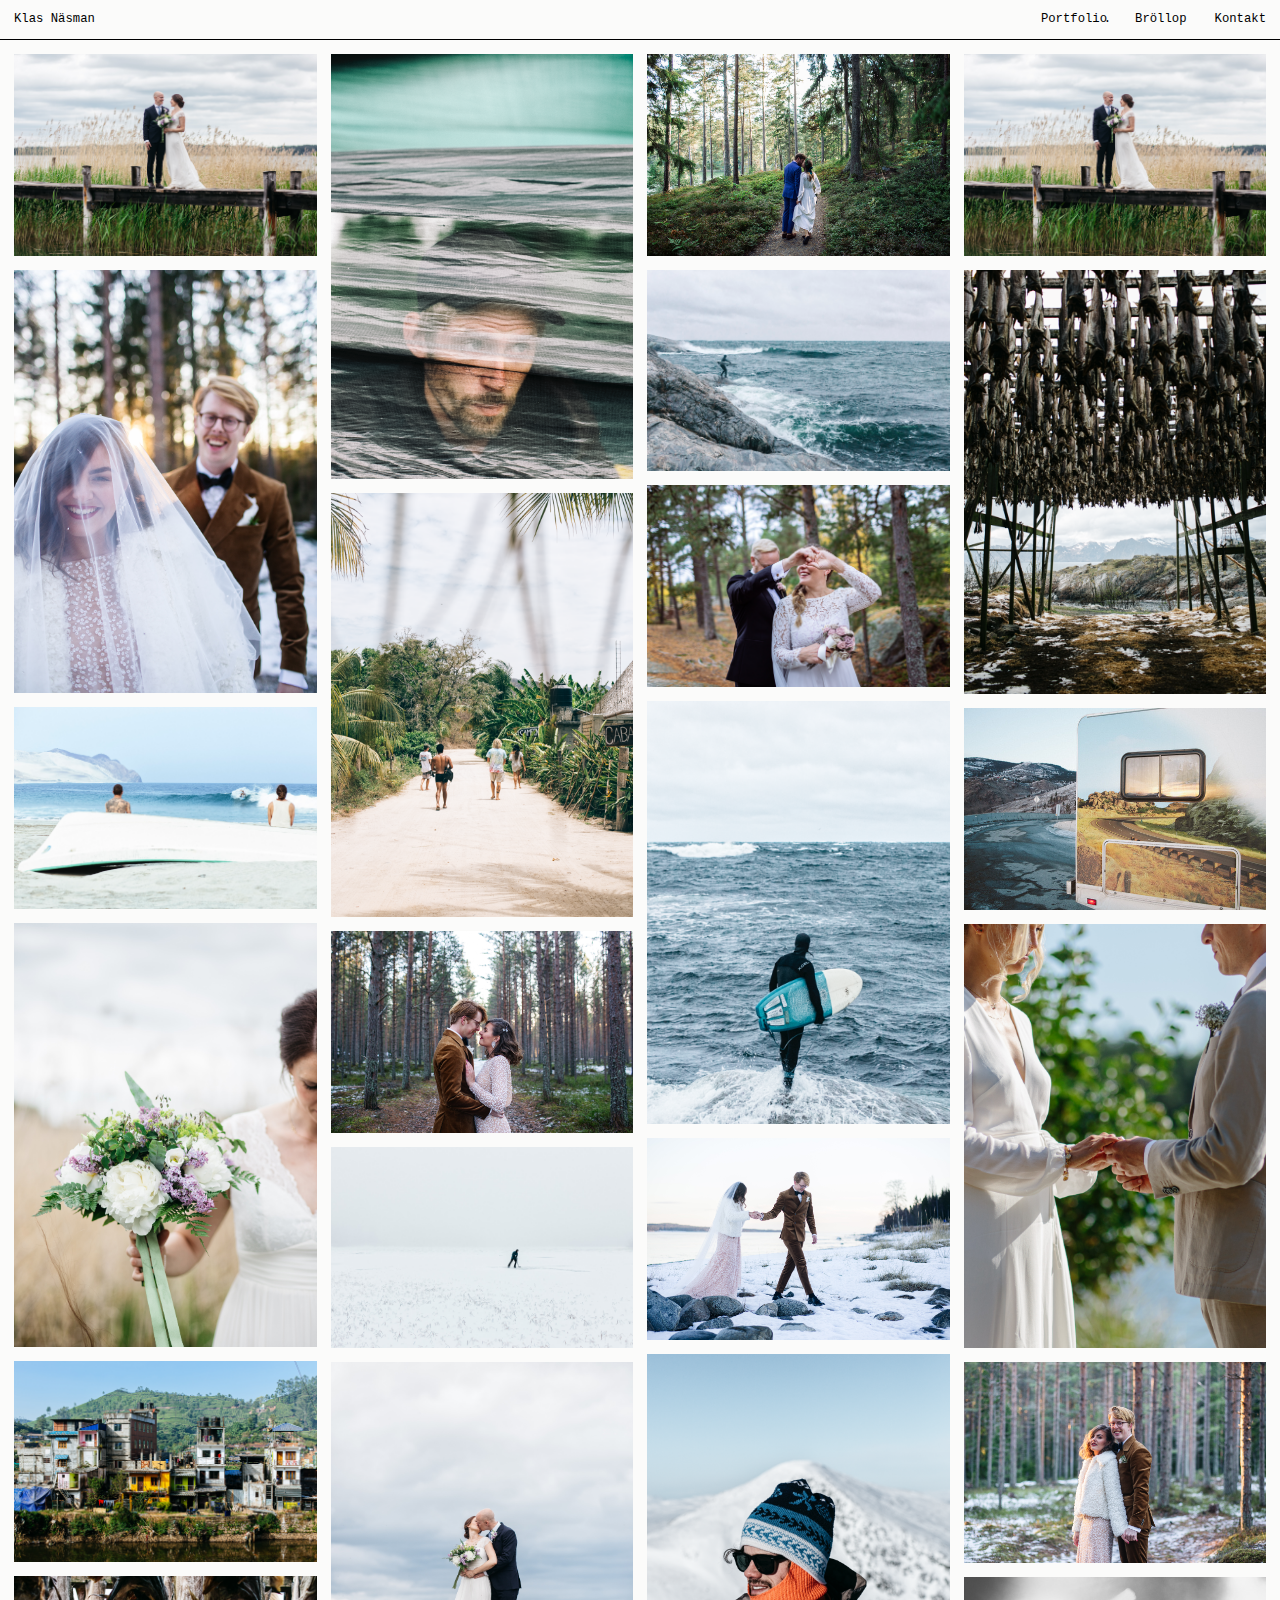
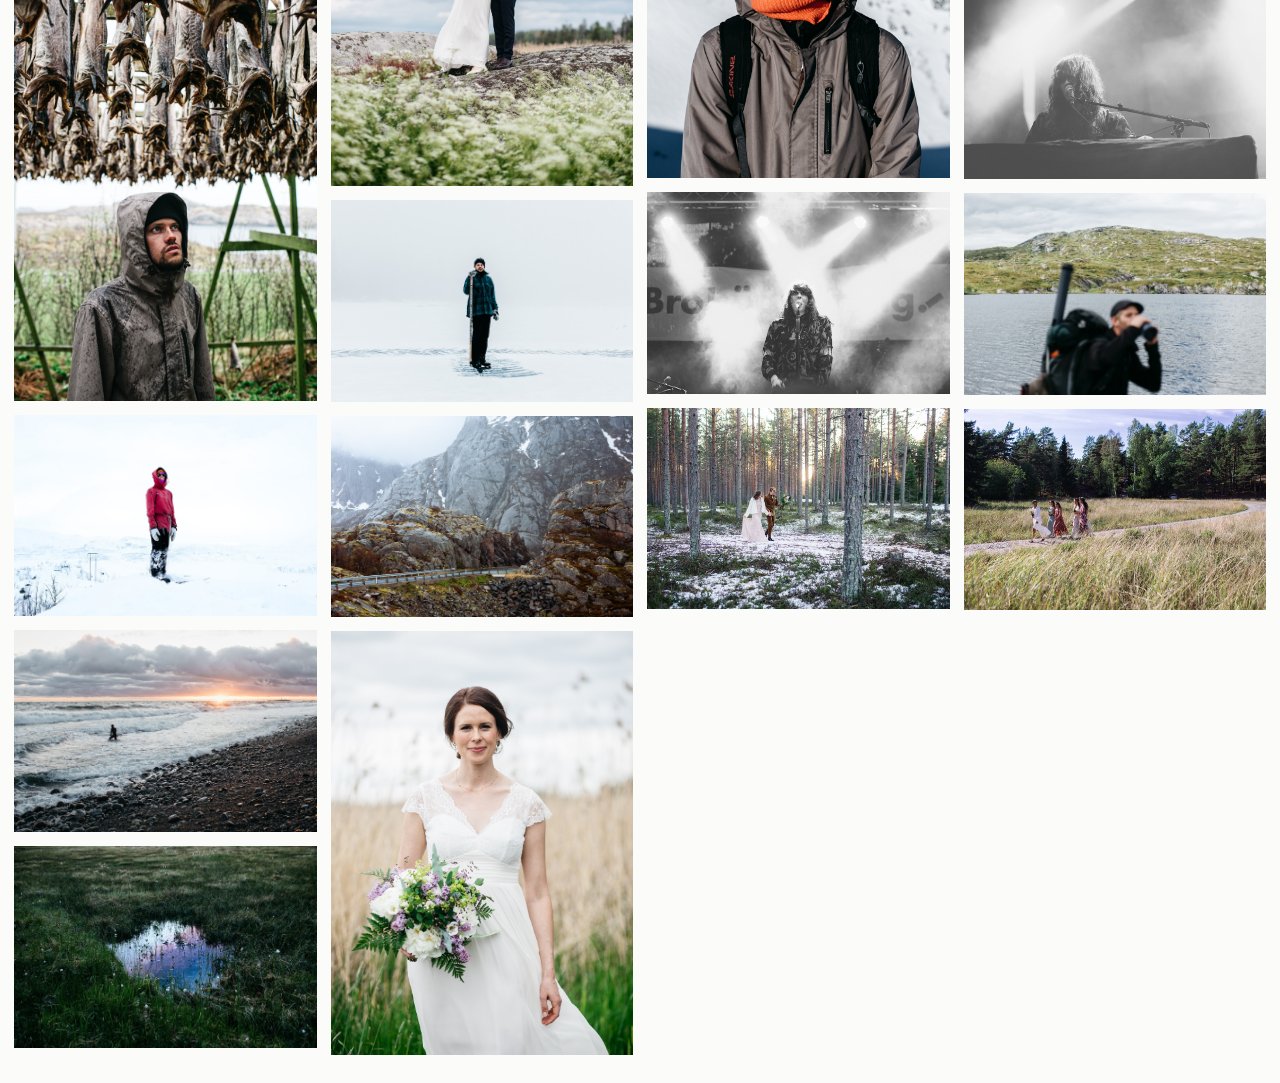
==== commit 9f43b193: "view transition api" ====
--- a/index.html
+++ b/index.html
@@ -4,12 +4,13 @@
 <head>
   <meta charset="UTF-8">
   <meta http-equiv="X-UA-Compatible" content="IE=edge">
-  <meta name="viewport" content="width=device-width, initial-scale=1.0">
+  <meta name="view-transition" content="same-origin" />
   <title>Klas Näsman</title>
   <link rel='stylesheet' href='/css/style.css'>
   <link rel='stylesheet' href='/css/reset.css'>
   <link rel='stylesheet' href='/css/font.css'>
 </head>
+<!-- VIEW TRANSITION API BETWEEN INDEX AND CONTACT, THE REST WITH JS -->
 
 <body>
 
@@ -21,10 +22,10 @@
         <li><a href="/wedding">Bröllop</a></li>
         <li><a href="/contact">Kontakt</a></li>
       </ul>
-      <button id='header__button'>Menu</button>
+      <button id='header__button'>Meny</button>
     </nav>
   </header>
-  <main class='page__transition'>
+  <main>
     <div class="row">
       <div class="column">
         <img class="lazy-load" data-src="wedding/emma-jonas/img/thumb.jpg">
--- a/css/style.css
+++ b/css/style.css
@@ -1,11 +1,11 @@
 :root {
-  --color-body: #fbfbfa;
+  --clr-body: #fbfbfa;
 
   --ff-body: 'Domaine Sans Text', 'Untitled Serif', 'Inconsolata', 'Courier New', serif;
   --ff-heading: "Apercu";
 
   --fw-regular: 300;
-  --fw-semi-bold: 400;
+  --fw-semi: 400;
   --fw-bold: 500;
 
   --fs-xs: 0.75rem;
@@ -18,25 +18,24 @@
   --spacer-m: 1rem;
   --spacer-l: 2rem;
 
-  --padding: 1rem;
-  --padding-title: 0.2rem 0rem 0rem 0rem;
-  --padding-contact: 1rem 1rem 0rem 1rem;
-
-
+  --ease-0: 0.8s;
   --header-height: 40px;
-  --mobile-menu-width: 3rem;
-
+}
+
+::view-transition-old(root),
+::view-transition-new(root) {
+  animation-duration: var(--ease-0);
 }
 
 /* TEXT ETC */
 * {
   font-family: var(--ff-body);
-  font-weight: var(--fw-semi-bold);
+  font-weight: var(--fw-semi);
   font-size: var(--fs-s);
 }
 
 body {
-  background-color: var(--color-body);
+  background-color: var(--clr-body);
 }
 
 a {
@@ -82,14 +81,14 @@
 }
 
 header {
-  background-color: var(--color-body);
+  background-color: var(--clr-body);
   position: sticky;
   width: 100%;
   top: 0;
   z-index: 3;
 }
 
-@media (max-width: 950px) {
+@media (width <=900px) {
   .header__ul {
     display: none;
   }
@@ -119,7 +118,7 @@
 }
 
 /* DOT IN MENU */
-@media screen and (min-width: 900px) {
+@media screen and (width >=900px) {
   ul li {
     display: inline-block;
     position: relative;
@@ -150,9 +149,7 @@
   width: 100%;
   height: 100vh;
   top: -100vh;
-  background-color: rgb(241, 241, 240, 0.3);
-  backdrop-filter: blur(5px);
-  -webkit-backdrop-filter: blur(5px);
+  background-color: var(--clr-body);
   transition: all 0.4s ease-in-out;
   z-index: 0;
 }
@@ -176,9 +173,10 @@
   display: none;
 }
 
-@media (max-width: 950px) {
+@media (width <=900px) {
   #header__button {
     display: block;
+    color: black;
   }
 }
 
@@ -196,7 +194,9 @@
   display: flex;
   flex-wrap: wrap;
   gap: var(--spacer-m);
-  padding: var(--padding);
+  margin-inline: var(--spacer-m);
+  padding-top: var(--spacer-m);
+  padding-bottom: var(--spacer-l);
 }
 
 .column {
@@ -206,7 +206,7 @@
   gap: 1rem;
 }
 
-@media screen and (max-width: 900px) {
+@media screen and (width <=900px) {
   .column {
     flex: calc(50% - 1rem);
   }
@@ -220,7 +220,7 @@
   transition: all 0.3s;
 }
 
-@media screen and (max-width: 900px) {
+@media screen and (width <=900px) {
   .column-wedding {
     flex: 100%
   }
@@ -255,14 +255,14 @@
   display: flex;
   flex-direction: column;
   justify-content: center;
-  padding-top: 1rem;
+  padding-top: var(--spacer-m);
   text-align: center;
   position: sticky;
-  top: -4px;
+  top: -3px;
   margin: 0 auto;
   width: 300px;
   z-index: 3;
-  transition: opacity 0.3s ease-out;
+  transition: opacity 0.4s ease-out;
 }
 
 .couple.hide {
@@ -274,6 +274,7 @@
   justify-content: center;
   text-align: center;
   margin-inline: 1rem;
+  padding-bottom: var(--spacer-m);
 }
 
 /* CONTACT PAGE */
@@ -285,10 +286,10 @@
   display: flex;
   flex-direction: row-reverse;
   justify-content: space-between;
-  padding: var(--padding);
-}
-
-@media screen and (max-width: 900px) {
+  padding: var(--spacer-m);
+}
+
+@media screen and (width <=900px) {
   .contact {
     flex-direction: column-reverse;
     flex-wrap: wrap;
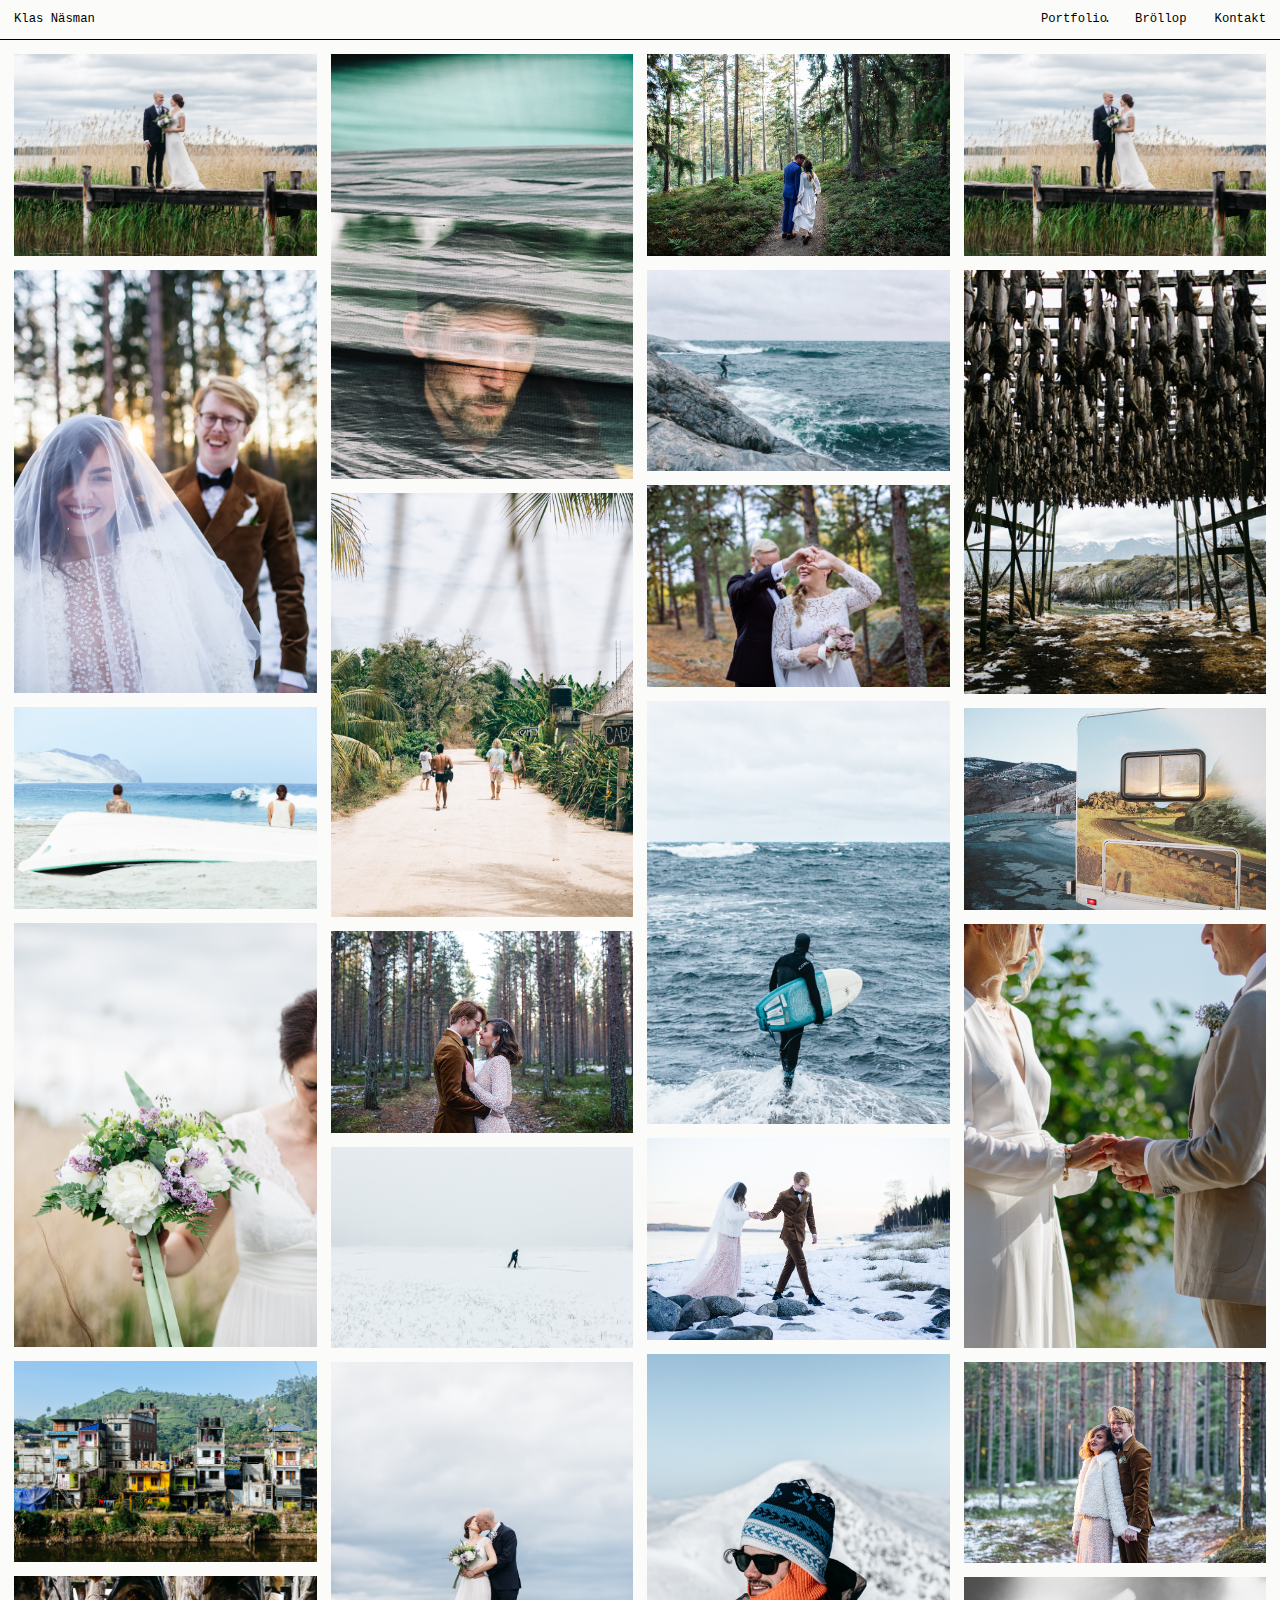
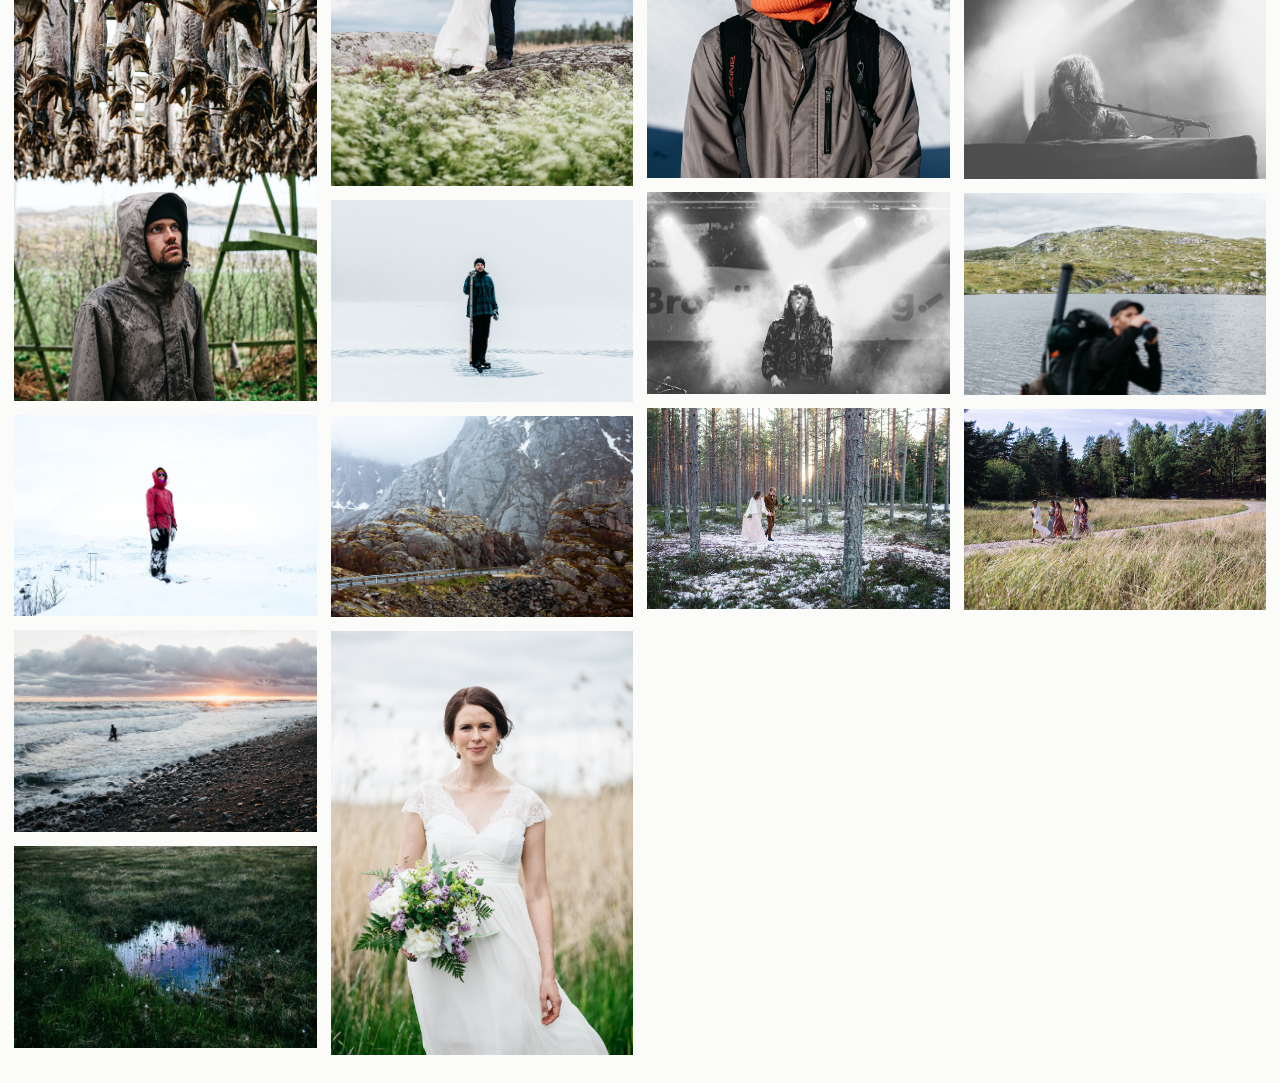
==== commit 45fe7f0c: "page transition" ====
--- a/index.html
+++ b/index.html
@@ -4,7 +4,8 @@
 <head>
   <meta charset="UTF-8">
   <meta http-equiv="X-UA-Compatible" content="IE=edge">
-  <meta name="view-transition" content="same-origin" />
+  <!-- <meta name="view-transition" content="same-origin" /> -->
+  <meta name="viewport" content="width=device-width, initial-scale=1.0" />
   <title>Klas Näsman</title>
   <link rel='stylesheet' href='/css/style.css'>
   <link rel='stylesheet' href='/css/reset.css'>
@@ -25,7 +26,7 @@
       <button id='header__button'>Meny</button>
     </nav>
   </header>
-  <main>
+  <main class="page__transition">
     <div class="row">
       <div class="column">
         <img class="lazy-load" data-src="wedding/emma-jonas/img/thumb.jpg">
